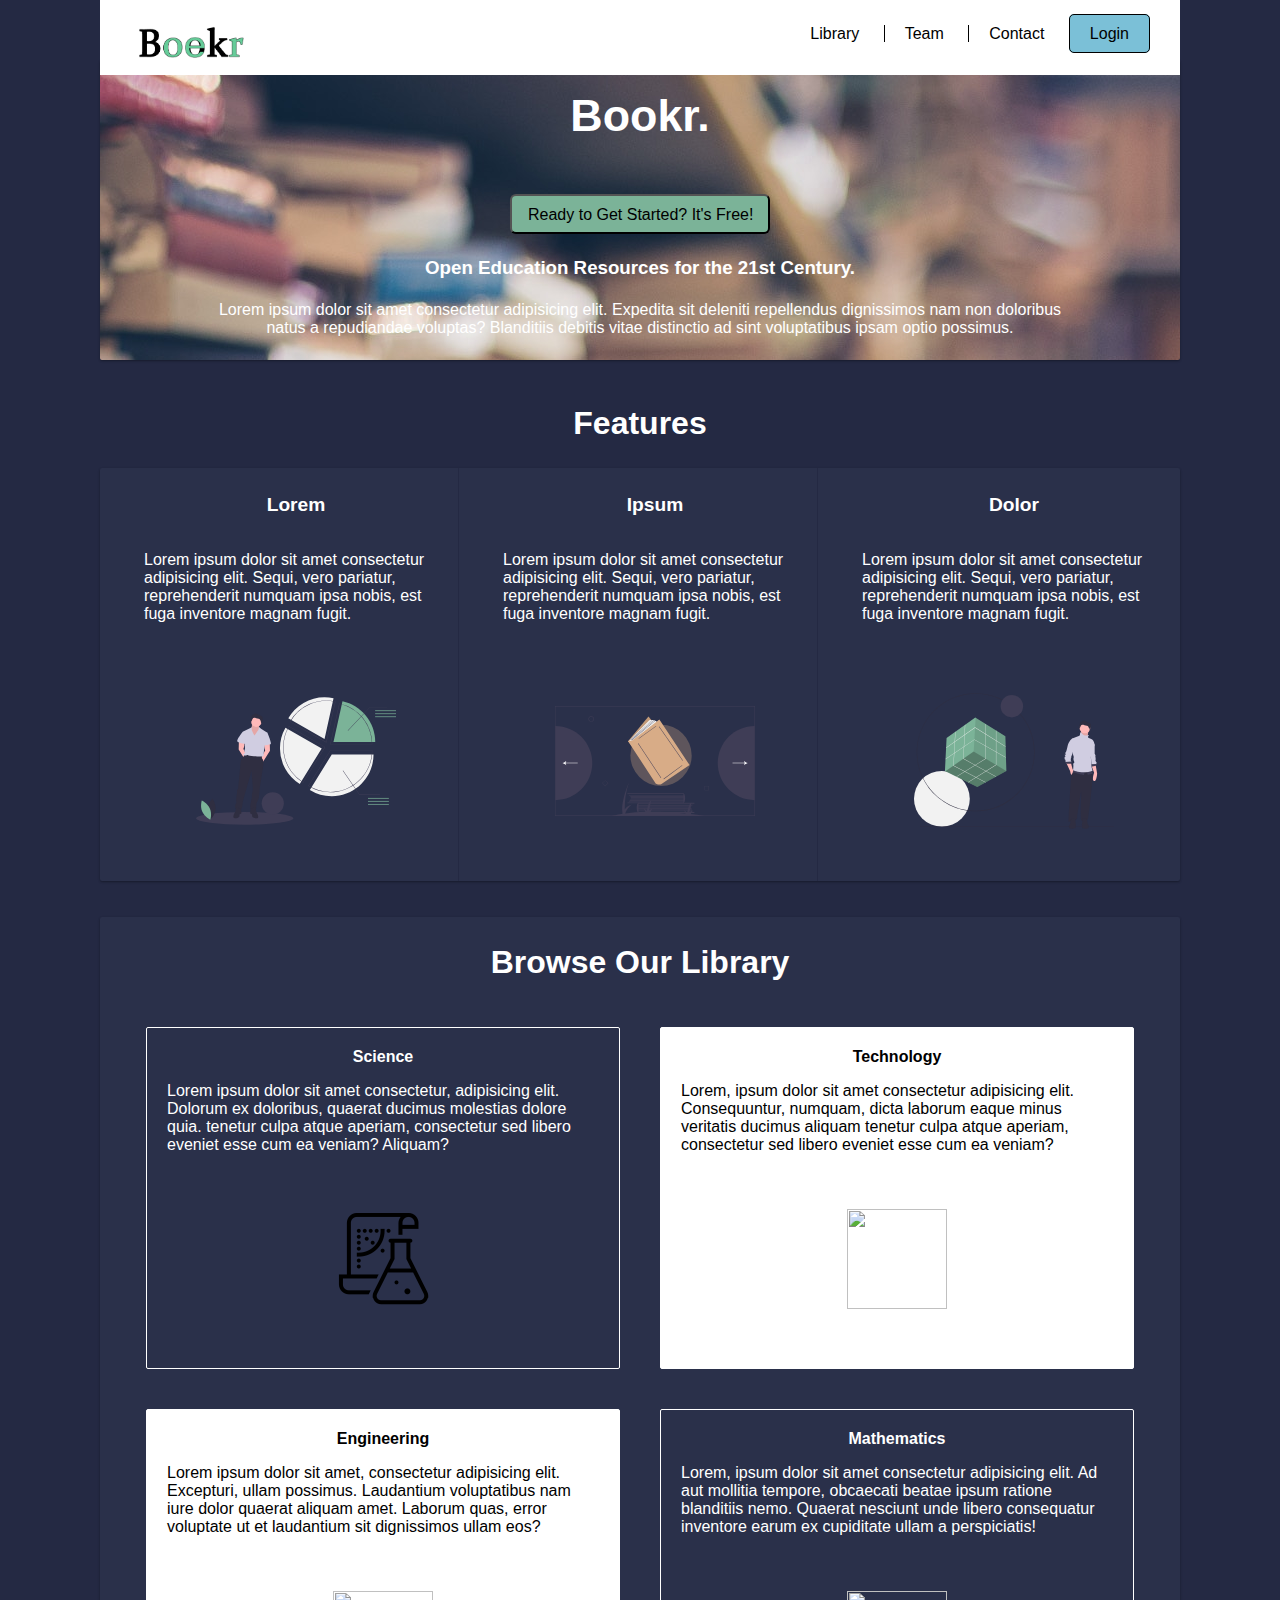
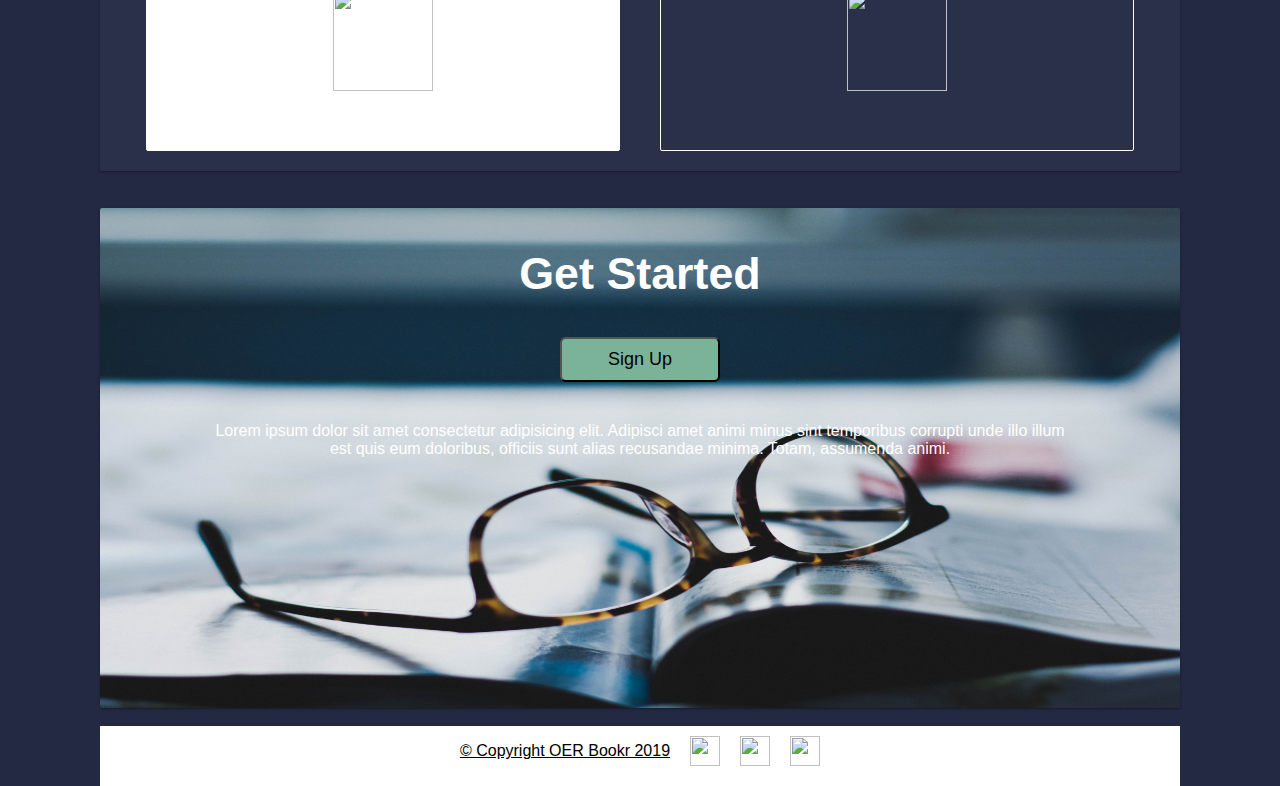
==== index.html @ b2ecf1fb "Adding all files to my new branch" ====
<!DOCTYPE html>
<html lang="en">

<head>
    <meta charset="UTF-8">
    <meta name="viewport" content="width=device-width, initial-scale=1.0">
    <meta http-equiv="X-UA-Compatible" content="ie=edge">
    <link href="css/index.css" rel="stylesheet">
    <script src="js/index.js" async></script>
    <title>OER Bookr</title>
</head>
<body>
    <nav>
        <div class="nav-logo">
            <img src="img/option3 copy.PNG" alt="Nav Logo">
        </div>

        <div class="nav-links">
            <a href="#" id="nav-first-item">Library</a>
            <a href="/about.html">Team</a>
            <a href="#">Contact</a>
            <a href="#" id="nav-last-item">Login</a>
        </div>
    </nav>

    <header class="card">
        <h1>Bookr.</h1>

        <!-- Thinking of adding a large search button. May substitute for a small transparent box leading to advanced search -->

        <!-- <div class="search-div"> -->
                <input type="button" class="header-button" value="Ready to Get Started? It's Free!">
                <!-- <button type="button" class="btn btn-lg">Go!</button> -->
        <!-- </div> -->

        <h3>Open Education Resources for the 21st Century.</h3>
        <p>Lorem ipsum dolor sit amet consectetur adipisicing elit. Expedita sit deleniti repellendus dignissimos nam non doloribus natus a repudiandae voluptas? Blanditiis debitis vitae distinctio ad sint voluptatibus ipsam optio possimus.</p>
    </header>

    <br>

    <h2>Features</h2>

    <div class="features-content card">
        <!-- <h2>Features</h2> -->

        <div class="features first-feature">
            <h4>Lorem</h4>
            <p>Lorem ipsum dolor sit amet consectetur adipisicing elit. Sequi, vero pariatur, reprehenderit numquam ipsa nobis, est fuga inventore magnam fugit.</p>
            <img src="svg/undraw_segment_analysis_bdn4 copy.svg">
        </div>

        <div class="features second-feature">
            <h4>Ipsum</h4>
            <p>Lorem ipsum dolor sit amet consectetur adipisicing elit. Sequi, vero pariatur, reprehenderit numquam ipsa nobis, est fuga inventore magnam fugit.</p>
            <img src="svg/orange_undraw_books_6rhq .svg">
        </div> 

        <div class="features third-feature">
            <h4>Dolor</h4>
            <p>Lorem ipsum dolor sit amet consectetur adipisicing elit. Sequi, vero pariatur, reprehenderit numquam ipsa nobis, est fuga inventore magnam fugit.</p>
            <img src="svg/undraw_solution_mindset_34bi.svg">
        </div>

    </div>

    <br>
    <br>

    <div class="landing-content card">
        <h2>Browse Our Library</h2>

        <div class="browse science">
            <h4>Science</h4>
            <p>Lorem ipsum dolor sit amet consectetur, adipisicing elit. Dolorum ex doloribus, quaerat ducimus molestias dolore quia. tenetur culpa atque aperiam, consectetur sed libero eveniet esse cum ea veniam? Aliquam?</p>
            <img src="img/icons8-science-application-100.png">
        </div> 

        <div class="browse technology color-inverse">
            <h4>Technology</h4>
            <p>Lorem, ipsum dolor sit amet consectetur adipisicing elit. Consequuntur, numquam, dicta laborum eaque minus veritatis ducimus aliquam tenetur culpa atque aperiam, consectetur sed libero eveniet esse cum ea veniam?</p>
            <img src="https://img.icons8.com/dotty/80/000000/blockchain-technology.png">
        </div> 

        <div class="browse engineering color-inverse">
            <h4>Engineering</h4>
            <p>Lorem ipsum dolor sit amet, consectetur adipisicing elit. Excepturi, ullam possimus. Laudantium voluptatibus nam iure dolor quaerat aliquam amet. Laborum quas, error voluptate ut et laudantium sit dignissimos ullam eos?</p>
            <img src="https://img.icons8.com/wired/64/000000/engineering.png">
        </div>

        <div class="browse mathematics">
            <h4>Mathematics</h4>
            <p>Lorem, ipsum dolor sit amet consectetur adipisicing elit. Ad aut mollitia tempore, obcaecati beatae ipsum ratione blanditiis nemo. Quaerat nesciunt unde libero consequatur inventore earum ex cupiditate ullam a perspiciatis!</p>
            <img src="https://img.icons8.com/ios/50/000000/trigonometry.png">
        </div>  
    </div>

    <!-- <br> -->

    <div class="cta card">
        <h2 id="cta-h2">Get Started</h2>
        <div class="button-div">
            <button type="button" class="btn btn-lg">Sign Up</button>
        </div>
        <p>Lorem ipsum dolor sit amet consectetur adipisicing elit. Adipisci amet animi minus sint temporibus corrupti unde illo illum est quis eum doloribus, officiis sunt alias recusandae minima. Totam, assumenda animi.</p>
    </div>

    <br>

    <footer>
        <p>© Copyright OER Bookr 2019</p>
        <img src="https://img.icons8.com/metro/26/000000/facebook.png">
        <img src="https://img.icons8.com/metro/26/000000/twitter.png">
        <img src="https://img.icons8.com/metro/26/000000/google-plus.png">
    </footer>

</body>
</html>
---- css/index.css ----
nav {
  background: #ffffff;
  width: 95%;
  max-width: 1080px;
  height: 60px;
  padding-top: 15px;
  position: fixed;
  top: 0;
  display: flex;
  justify-content: space-between;
  align-items: center;
}
nav .nav-logo {
  text-align: center;
}
nav .nav-logo img {
  margin-left: 30px;
  width: 120px;
}
nav .nav-logo img:hover {
  cursor: pointer;
}
nav .nav-links {
  height: 40px;
  text-align: center;
  margin-right: 30px;
}
nav .nav-links a {
  color: black;
  margin-left: 20px;
  border-left: 1px solid black;
  padding-left: 20px;
  text-decoration: none;
}
nav .nav-links a:hover {
  color: #7BB398;
}
nav #nav-first-item {
  border-left: none;
}
nav #nav-last-item {
  border: 1px solid black;
  border-radius: 5px;
  padding: 10px 20px;
  background-color: #7BC0D7;
}
nav #nav-last-item:hover {
  background-color: #65AFCA;
  color: #ffffff;
}
@media (max-width: 500px) {
  nav {
    display: block;
    width: 100%;
    height: 190px;
    position: absolute;
    padding-top: 0;
  }
  nav .nav-logo img {
    width: 50%;
    margin: 0 auto;
  }
  nav .nav-links {
    margin: 0;
  }
  nav .nav-links a {
    display: block;
    border-top: 1px solid black;
    border-left: none;
    margin: 0;
    padding: 10px 0 10px 0;
  }
}
.debug {
  border: 2px solid red;
}
.flex-start {
  display: flex;
  justify-content: flex-start;
}
.flex-end {
  display: flex;
  justify-content: flex-end;
}
header {
  background-image: url(/img/eli-francis-_M-DrbiNFa4-unsplash.jpg);
  height: 300px;
  display: flex;
  flex-wrap: wrap;
}
header h1 {
  text-align: center;
  width: 100%;
}
header .header-button {
  height: 40px;
  background-color: #7BB398;
  margin: 0 auto;
  width: 260px;
  padding: 10px 16px;
  font-size: 16px;
  border-radius: 6px;
}
header .header-button:hover {
  cursor: pointer;
  background-color: rgba(123, 179, 152, 0.753);
  color: #ffffff;
}
header h3 {
  color: #ffffff;
  text-align: center;
  margin: 0 auto;
  width: 100%;
}
header p {
  color: #ffffff;
  text-align: center;
  margin: 0 auto;
  width: 80%;
}
@media (max-width: 500px) {
  header {
    height: 390px;
    width: 100%;
    margin: 221px auto 0;
  }
}
.card {
  border-radius: 2px;
  box-shadow: 0 1px 3px rgba(0, 0, 0, 0.12), 0 1px 2px rgba(0, 0, 0, 0.24);
  transition: all 0.3s cubic-bezier(0.25, 0.8, 0.25, 1);
}
.card:hover {
  box-shadow: 0 14px 28px rgba(0, 0, 0, 0.25), 0 10px 10px rgba(0, 0, 0, 0.22);
}
footer {
  background-color: #ffffff;
  text-decoration: underline;
  height: 60px;
  display: flex;
  justify-content: center;
}
footer img {
  height: 30px;
  width: 30px;
  margin: 10px 0 0 20px;
}
.landing-content {
  background-color: #2A304A;
  display: flex;
  flex-wrap: wrap;
  flex-direction: row;
  justify-content: center;
}
.landing-content .browse {
  display: flex;
  flex-direction: column;
}
.landing-content h2 {
  width: 100%;
  text-align: center;
}
.landing-content .science {
  width: 40%;
  height: 300px;
  color: #ffffff;
  border: 1px solid #ffffff;
  border-radius: 2px;
  margin: 20px;
  padding: 20px;
}
.landing-content .science img {
  margin: auto;
}
.landing-content h4 {
  margin: 0 auto;
}
.landing-content .technology {
  width: 40%;
  height: 300px;
  border: 1px solid #ffffff;
  border-radius: 2px;
  background: #ffffff;
  margin: 20px;
  padding: 20px;
}
.landing-content .technology img {
  margin: auto;
  height: 100px;
  width: 100px;
}
.landing-content .engineering {
  width: 40%;
  height: 300px;
  border: 1px solid #ffffff;
  border-radius: 2px;
  background-color: #ffffff;
  margin: 20px;
  padding: 20px;
}
.landing-content .engineering img {
  height: 100px;
  width: 100px;
  margin: auto;
}
.landing-content .mathematics {
  width: 40%;
  height: 300px;
  color: #ffffff;
  border: 1px solid #ffffff;
  border-radius: 2px;
  margin: 20px;
  padding: 20px;
}
.landing-content .mathematics img {
  height: 100px;
  width: 100px;
  margin: auto;
}
.card {
  border-radius: 2px;
  box-shadow: 0 1px 3px rgba(0, 0, 0, 0.12), 0 1px 2px rgba(0, 0, 0, 0.24);
  transition: all 0.3s cubic-bezier(0.25, 0.8, 0.25, 1);
}
.card:hover {
  box-shadow: 0 14px 28px rgba(0, 0, 0, 0.25), 0 10px 10px rgba(0, 0, 0, 0.22);
}
.cta {
  height: 500px;
  background-image: url("/img/nick-hillier-QsBTYwxjzUU-unsplash.jpg");
  background-size: 100% 100%;
}
.cta #cta-h2 {
  color: #ffffff;
  text-align: center;
  padding-top: 40px;
  font-size: 2.8rem;
}
.cta .button-div {
  text-align: center;
  margin-bottom: 40px;
}
.cta .btn-lg {
  width: 160px;
  padding: 10px 16px;
  font-size: 18px;
  border-radius: 6px;
  background-color: #7BB398;
}
.cta .btn-lg:hover {
  cursor: pointer;
  background-color: rgba(123, 179, 152, 0.753);
  color: #ffffff;
}
.cta p {
  width: 80%;
  text-align: center;
  margin: 0 auto;
  color: #ffffff;
}
.card {
  border-radius: 2px;
  box-shadow: 0 1px 3px rgba(0, 0, 0, 0.12), 0 1px 2px rgba(0, 0, 0, 0.24);
  transition: all 0.3s cubic-bezier(0.25, 0.8, 0.25, 1);
}
.card:hover {
  box-shadow: 0 14px 28px rgba(0, 0, 0, 0.25), 0 10px 10px rgba(0, 0, 0, 0.22);
}
.team-content {
  background-color: #2A304A;
  display: flex;
  flex-wrap: wrap;
  flex-direction: row;
  justify-content: space-evenly;
  padding-bottom: 100px;
  text-align: center;
}
.team-content h1 {
  width: 100%;
  height: 20px;
  color: #ffffff;
}
.team-content p {
  color: #ffffff;
  height: 40px;
  border-bottom: 1px solid white;
  margin-bottom: 100px;
}
.team-content .team-images {
  filter: grayscale(100%);
  height: 250px;
  width: 40%;
  margin: 20px;
}
.features-content {
  background-color: #2A304A;
  display: flex;
}
.features-content h2 {
  text-align: center;
}
.features-content .features {
  width: 30%;
  display: flex;
  flex-direction: column;
  padding-left: 34px;
}
.features-content .features h4 {
  text-align: center;
  color: #ffffff;
  font-size: 1.2rem;
}
.features-content .features p {
  margin: 10px;
  height: 100px;
  color: #ffffff;
}
.features-content .features img {
  margin: 0 auto 20px;
  width: 200px;
  height: 200px;
}
.features-content .second-feature {
  border-left: 1px solid #242943;
  border-right: 1px solid #242943;
}
@media (max-width: 500px) {
  .features-content {
    flex-wrap: wrap;
    width: 100%;
  }
  .features-content .features {
    width: 100%;
    height: 300px;
    padding-left: 0;
  }
  .features-content .features h4 {
    padding-top: 20px;
    border-top: 1px solid #242943;
    margin: 0;
  }
  .features-content .features p {
    margin: 20px;
  }
  .features-content .features img {
    width: 150px;
    height: 150px;
    margin-bottom: 20px;
  }
  .features-content .third-feature {
    margin-bottom: 25px;
  }
}
.card {
  border-radius: 2px;
  box-shadow: 0 1px 3px rgba(0, 0, 0, 0.12), 0 1px 2px rgba(0, 0, 0, 0.24);
  transition: all 0.3s cubic-bezier(0.25, 0.8, 0.25, 1);
}
.card:hover {
  box-shadow: 0 14px 28px rgba(0, 0, 0, 0.25), 0 10px 10px rgba(0, 0, 0, 0.22);
}
body {
  font-family: "Source Sans Pro", Helvetica, sans-serif;
  max-width: 1080px;
  width: 95%;
  background: #242943;
  margin: 60px auto 0;
}
@media (max-width: 500px) {
}
body h1 {
  color: #ffffff;
  font-size: 2.8rem;
}
body h2 {
  color: #ffffff;
  font-size: 2rem;
  text-align: center;
}
body h3 {
  color: #ffffff;
}
@media (max-width: 500px) {
  body {
    width: 100%;
    margin: 140px auto 0;
  }
}
.teamContent {
  margin: auto;
  width: 100%;
}
@media only screen and (max-width: 800px) {
  .teamContent {
    width: 90%;
  }
}
@media only screen and (max-width: 500px) {
  .teamContent {
    margin-top: 200px;
  }
}
.teamContent .bookStack {
  margin: auto;
}
.teamContent .bookStack .teamMemberLeft .about {
  display: none;
}
.teamContent .bookStack .teamMemberLeft .about .aboutStatement {
  height: 75%;
}
.teamContent .bookStack .teamMemberLeft .about .aboutStatement .socialLinks {
  display: flex;
  justify-content: space-around;
  margin-top: 65%;
}
.teamContent .bookStack .teamMemberLeft .member-open {
  height: 200px;
  width: 75%;
  margin: auto;
  background: #2A304A;
  font-family: "Source Sans Pro", Helvetica, sans-serif;
  color: white;
  border-radius: 2px;
  box-shadow: 0 14px 28px rgba(0, 0, 0, 0.25), 0 10px 10px rgba(0, 0, 0, 0.22);
  display: flex;
  justify-content: space-around;
}
.teamContent .bookStack .teamMemberLeft .member-open .headshot {
  width: 40%;
  margin-left: 2.5%;
  margin-top: auto;
  padding: 0;
}
@media only screen and (max-width: 500px) {
  .teamContent .bookStack .teamMemberLeft .member-open {
    display: block;
    height: 400px;
  }
  .teamContent .bookStack .teamMemberLeft .member-open .headshot {
    width: 75%;
    position: top;
    margin-left: 12.5%;
    margin-top: 5%;
    padding: 0;
  }
}
.teamContent .bookStack .teamMemberLeft .member-open .aboutStatement {
  height: 40%;
  margin: 0px 10px 0px 10px;
}
.teamContent .bookStack .teamMemberLeft .member-open .aboutStatement .socialLinks {
  height: auto;
  margin-left: auto;
  padding: 0px;
  position: relative;
}
@media only screen and (max-width: 500px) {
  .teamContent .bookStack .teamMemberLeft .member-open .aboutStatement .socialLinks {
    margin-top: 35%;
  }
}
.teamContent .bookStack .teamMemberLeft #arshakBook {
  margin-top: 0px;
  margin-bottom: 0px;
  margin-left: 2.5%;
  padding-top: 0px;
  padding-bottom: 0px;
  width: 88%;
  height: auto;
}
.teamContent .bookStack .teamMemberLeft #jordanBook {
  margin-top: 0px;
  margin-bottom: 0px;
  margin-left: 1%;
  padding-top: 0px;
  padding-bottom: 0px;
  width: 96%;
  height: auto;
}
.teamContent .bookStack .teamMemberLeft #alexBook {
  margin-top: 0px;
  margin-bottom: 0px;
  margin-left: 5.5%;
  padding-top: 0px;
  padding-bottom: 0px;
  width: 91%;
  height: auto;
}
.teamContent .bookStack .teamMemberRight .about {
  display: none;
}
.teamContent .bookStack .teamMemberRight .about .aboutStatement {
  height: 75%;
}
.teamContent .bookStack .teamMemberRight .about .aboutStatement .socialLinks {
  display: flex;
  justify-content: space-around;
  margin-top: 65%;
}
.teamContent .bookStack .teamMemberRight .member-open {
  height: 200px;
  width: 75%;
  margin: auto;
  background: #2A304A;
  font-family: "Source Sans Pro", Helvetica, sans-serif;
  color: white;
  display: flex;
  flex-direction: row-reverse;
  justify-content: space-around;
  border-radius: 2px;
  box-shadow: 0 14px 28px rgba(0, 0, 0, 0.25), 0 10px 10px rgba(0, 0, 0, 0.22);
}
.teamContent .bookStack .teamMemberRight .member-open .headshot {
  width: 40%;
  margin-right: 2.5%;
  margin-top: auto;
  padding: 0;
}
@media only screen and (max-width: 500px) {
  .teamContent .bookStack .teamMemberRight .member-open {
    display: block;
    height: 400px;
  }
  .teamContent .bookStack .teamMemberRight .member-open .headshot {
    width: 75%;
    position: top;
    margin-left: 12.5%;
    margin-top: 5%;
    padding: 0;
  }
}
.teamContent .bookStack .teamMemberRight .member-open .aboutStatement {
  height: 40%;
  margin: 0px 10px 0px 10px;
}
.teamContent .bookStack .teamMemberRight .member-open .aboutStatement .socialLinks {
  height: auto;
  margin-left: auto;
  padding: 0px;
  position: relative;
}
@media only screen and (max-width: 500px) {
  .teamContent .bookStack .teamMemberRight .member-open .aboutStatement .socialLinks {
    margin-top: 30%;
  }
}
.teamContent .bookStack .teamMemberRight #joseBook {
  margin-top: 0px;
  margin-bottom: 0px;
  margin-left: 6.5%;
  padding-top: 0px;
  padding-bottom: 0px;
  width: 88%;
  height: auto;
}
.teamContent .bookStack .teamMemberRight #spencerBook {
  margin-top: 0px;
  margin-bottom: 0px;
  margin-left: 5%;
  padding-top: 0px;
  padding-bottom: 0px;
  width: 95%;
  height: auto;
}
.teamContent .bookStack .teamMemberRight #bradBook {
  margin-top: 0px;
  margin-bottom: 0px;
  margin-left: 8%;
  padding-top: 0px;
  padding-bottom: 0px;
  width: 92%;
  height: auto;
}
.fa {
  display: none;
  padding: 10px;
  font-size: 30px;
  width: 30px;
  text-align: center;
  text-decoration: none;
  border-radius: 15%;
}
.fa:hover {
  opacity: 0.7;
}
.fa-linkedin {
  background: #0077B5;
  color: white;
}
/* Twitter */
.fa-twitter {
  background: #55ACEE;
  color: white;
}
@media only screen and (max-width: 500px) {
  .navMobile {
    height: 150px;
  }
}
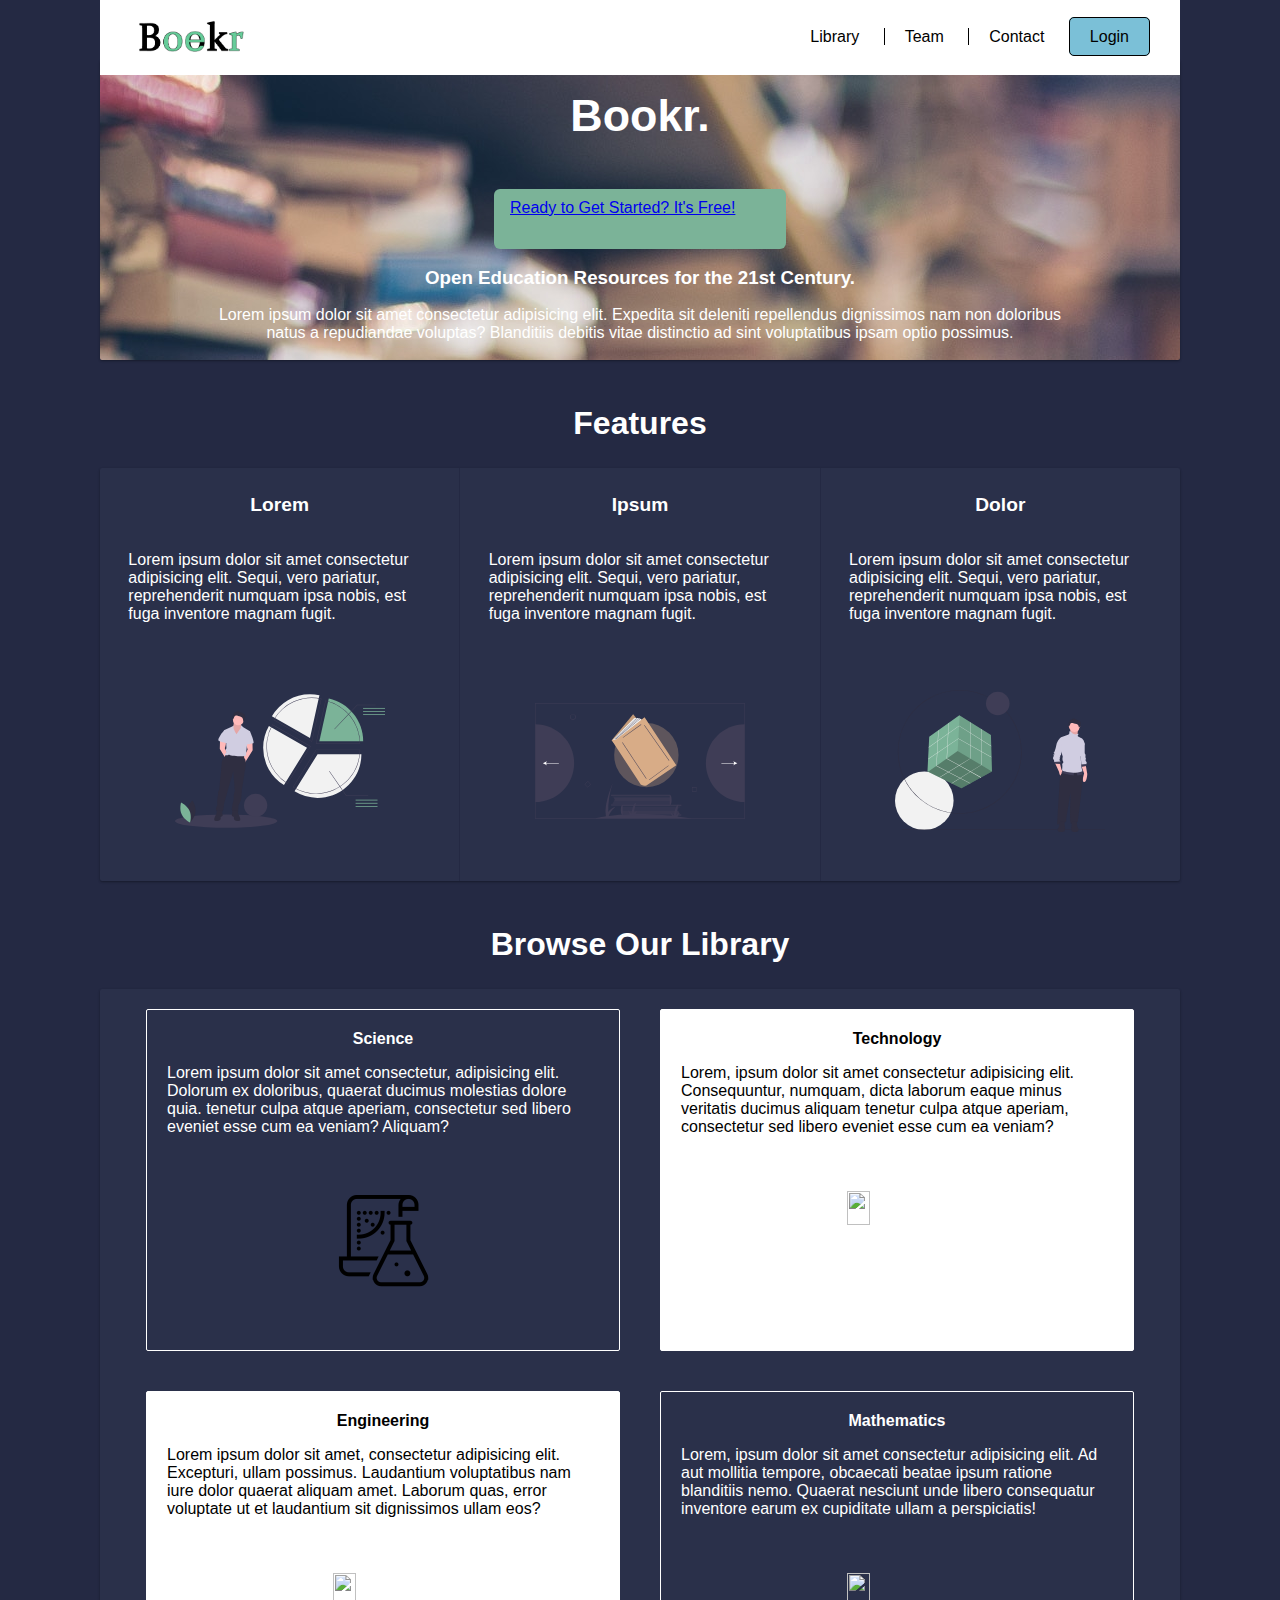
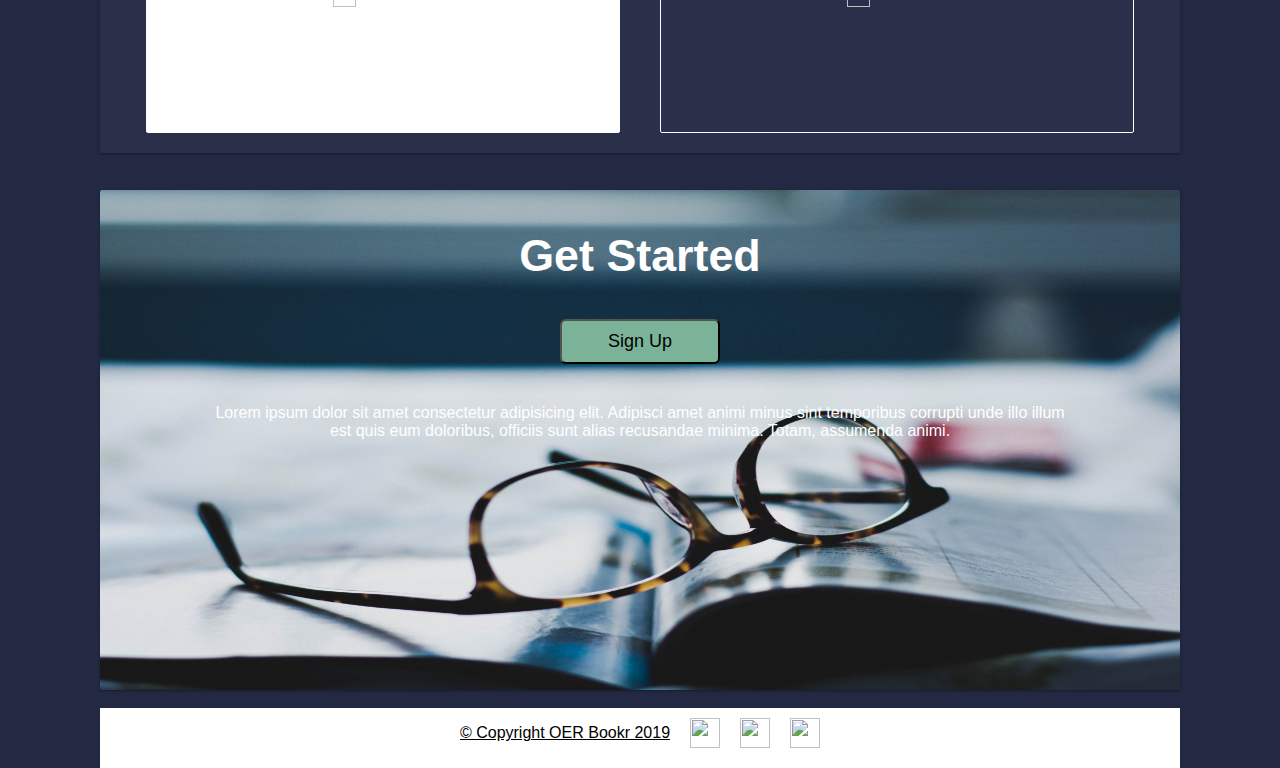
==== commit fc343c80: "site live" ====
--- a/index.html
+++ b/index.html
@@ -19,19 +19,14 @@
             <a href="#" id="nav-first-item">Library</a>
             <a href="/about.html">Team</a>
             <a href="#">Contact</a>
-            <a href="#" id="nav-last-item">Login</a>
+            <a href="https://oer-bookr-site.netlify.com" id="nav-last-item">Login</a>
         </div>
     </nav>
 
     <header class="card">
         <h1>Bookr.</h1>
 
-        <!-- Thinking of adding a large search button. May substitute for a small transparent box leading to advanced search -->
-
-        <!-- <div class="search-div"> -->
-                <input type="button" class="header-button" value="Ready to Get Started? It's Free!">
-                <!-- <button type="button" class="btn btn-lg">Go!</button> -->
-        <!-- </div> -->
+         <a class="header-button" href="https://oer-bookr-site.netlify.com">Ready to Get Started? It's Free!</a>
 
         <h3>Open Education Resources for the 21st Century.</h3>
         <p>Lorem ipsum dolor sit amet consectetur adipisicing elit. Expedita sit deleniti repellendus dignissimos nam non doloribus natus a repudiandae voluptas? Blanditiis debitis vitae distinctio ad sint voluptatibus ipsam optio possimus.</p>
@@ -65,10 +60,12 @@
     </div>
 
     <br>
-    <br>
+
+    <h2>Browse Our Library</h2>
+
 
     <div class="landing-content card">
-        <h2>Browse Our Library</h2>
+        <!-- <h2>Browse Our Library</h2> -->
 
         <div class="browse science">
             <h4>Science</h4>
@@ -95,8 +92,6 @@
         </div>  
     </div>
 
-    <!-- <br> -->
-
     <div class="cta card">
         <h2 id="cta-h2">Get Started</h2>
         <div class="button-div">
--- a/css/index.css
+++ b/css/index.css
@@ -15,6 +15,7 @@
 }
 nav .nav-logo img {
   margin-left: 30px;
+  padding-bottom: 12px;
   width: 120px;
 }
 nav .nav-logo img:hover {
@@ -24,6 +25,7 @@
   height: 40px;
   text-align: center;
   margin-right: 30px;
+  padding-top: 5px;
 }
 nav .nav-links a {
   color: black;
@@ -59,9 +61,11 @@
   nav .nav-logo img {
     width: 50%;
     margin: 0 auto;
+    padding-bottom: 0;
   }
   nav .nav-links {
     margin: 0;
+    padding-top: 0;
   }
   nav .nav-links a {
     display: block;
@@ -155,12 +159,6 @@
 .landing-content .browse {
   display: flex;
   flex-direction: column;
-}
-.landing-content h2 {
-  width: 100%;
-  text-align: center;
-}
-.landing-content .science {
   width: 40%;
   height: 300px;
   color: #ffffff;
@@ -169,53 +167,34 @@
   margin: 20px;
   padding: 20px;
 }
-.landing-content .science img {
+.landing-content .browse img {
+  height: 33.4%;
+  width: 23.2%;
   margin: auto;
 }
-.landing-content h4 {
+.landing-content .browse h4 {
   margin: 0 auto;
 }
 .landing-content .technology {
-  width: 40%;
-  height: 300px;
-  border: 1px solid #ffffff;
-  border-radius: 2px;
   background: #ffffff;
-  margin: 20px;
-  padding: 20px;
-}
-.landing-content .technology img {
-  margin: auto;
-  height: 100px;
-  width: 100px;
+  color: black;
 }
 .landing-content .engineering {
-  width: 40%;
-  height: 300px;
-  border: 1px solid #ffffff;
-  border-radius: 2px;
   background-color: #ffffff;
-  margin: 20px;
-  padding: 20px;
-}
-.landing-content .engineering img {
-  height: 100px;
-  width: 100px;
-  margin: auto;
-}
-.landing-content .mathematics {
-  width: 40%;
-  height: 300px;
-  color: #ffffff;
-  border: 1px solid #ffffff;
-  border-radius: 2px;
-  margin: 20px;
-  padding: 20px;
-}
-.landing-content .mathematics img {
-  height: 100px;
-  width: 100px;
-  margin: auto;
+  color: black;
+}
+@media (max-width: 892px) {
+  .landing-content .browse {
+    width: 75%;
+  }
+  .landing-content .browse img {
+    width: 16.1%;
+  }
+}
+@media (max-width: 500px) {
+  .landing-content .browse img {
+    width: 23.2%;
+  }
 }
 .card {
   border-radius: 2px;
@@ -296,14 +275,12 @@
   background-color: #2A304A;
   display: flex;
 }
-.features-content h2 {
-  text-align: center;
-}
 .features-content .features {
   width: 30%;
   display: flex;
   flex-direction: column;
-  padding-left: 34px;
+  padding-left: 1.7%;
+  padding-right: 1.7%;
 }
 .features-content .features h4 {
   text-align: center;
@@ -317,7 +294,7 @@
 }
 .features-content .features img {
   margin: 0 auto 20px;
-  width: 200px;
+  width: 65%;
   height: 200px;
 }
 .features-content .second-feature {
@@ -333,6 +310,9 @@
     width: 100%;
     height: 300px;
     padding-left: 0;
+  }
+  .features-content .features h2 {
+    margin: 0 auto;
   }
   .features-content .features h4 {
     padding-top: 20px;
@@ -367,24 +347,22 @@
   margin: 60px auto 0;
 }
 @media (max-width: 500px) {
-}
-body h1 {
-  color: #ffffff;
-  font-size: 2.8rem;
-}
-body h2 {
-  color: #ffffff;
-  font-size: 2rem;
-  text-align: center;
-}
-body h3 {
-  color: #ffffff;
-}
-@media (max-width: 500px) {
   body {
     width: 100%;
     margin: 140px auto 0;
   }
+}
+body h1 {
+  color: #ffffff;
+  font-size: 2.8rem;
+}
+body h2 {
+  color: #ffffff;
+  font-size: 2rem;
+  text-align: center;
+}
+body h3 {
+  color: #ffffff;
 }
 .teamContent {
   margin: auto;
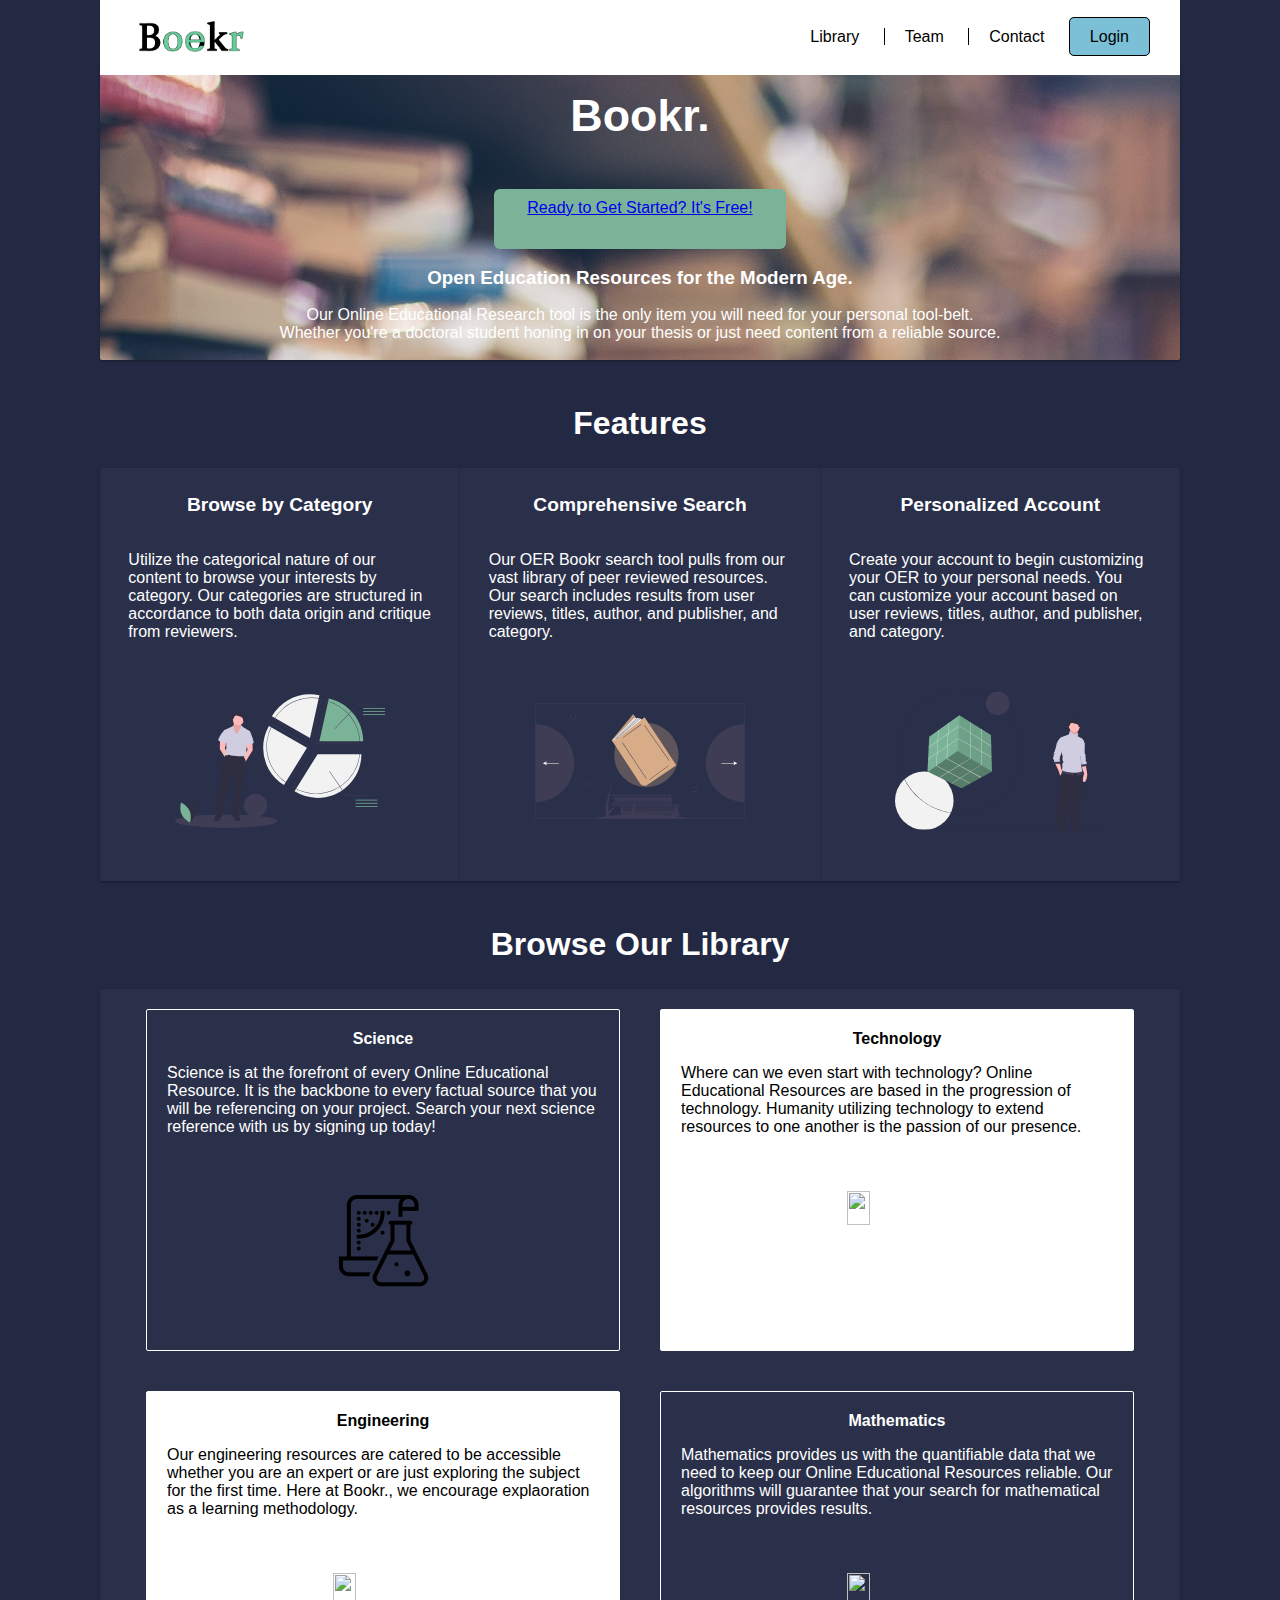
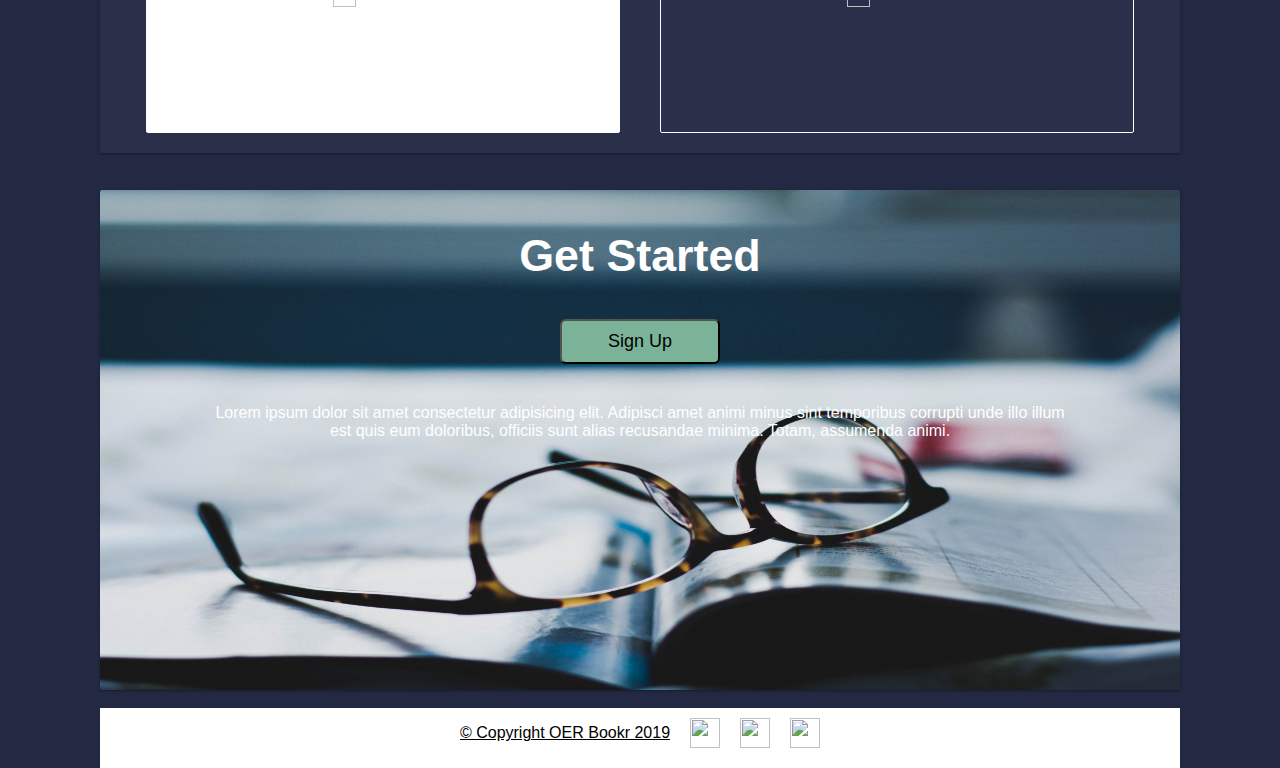
==== commit 8bcd08d3: "content added" ====
--- a/index.html
+++ b/index.html
@@ -28,8 +28,8 @@
 
          <a class="header-button" href="https://oer-bookr-site.netlify.com">Ready to Get Started? It's Free!</a>
 
-        <h3>Open Education Resources for the 21st Century.</h3>
-        <p>Lorem ipsum dolor sit amet consectetur adipisicing elit. Expedita sit deleniti repellendus dignissimos nam non doloribus natus a repudiandae voluptas? Blanditiis debitis vitae distinctio ad sint voluptatibus ipsam optio possimus.</p>
+        <h3>Open Education Resources for the Modern Age.</h3>
+        <p>Our Online Educational Research tool is the only item you will need for your personal tool-belt.<br> Whether you're a doctoral student honing in on your thesis or just need content from a reliable source.</p>
     </header>
 
     <br>
@@ -40,20 +40,20 @@
         <!-- <h2>Features</h2> -->
 
         <div class="features first-feature">
-            <h4>Lorem</h4>
-            <p>Lorem ipsum dolor sit amet consectetur adipisicing elit. Sequi, vero pariatur, reprehenderit numquam ipsa nobis, est fuga inventore magnam fugit.</p>
+            <h4>Browse by Category</h4>
+            <p>Utilize the categorical nature of our content to browse your interests by category. Our categories are structured in accordance to both data origin and critique from reviewers.</p>
             <img src="svg/undraw_segment_analysis_bdn4 copy.svg">
         </div>
 
         <div class="features second-feature">
-            <h4>Ipsum</h4>
-            <p>Lorem ipsum dolor sit amet consectetur adipisicing elit. Sequi, vero pariatur, reprehenderit numquam ipsa nobis, est fuga inventore magnam fugit.</p>
+            <h4>Comprehensive Search</h4>
+            <p>Our OER Bookr search tool pulls from our vast library of peer reviewed resources. Our search includes results from user reviews, titles, author, and publisher, and category.</p>
             <img src="svg/orange_undraw_books_6rhq .svg">
         </div> 
 
         <div class="features third-feature">
-            <h4>Dolor</h4>
-            <p>Lorem ipsum dolor sit amet consectetur adipisicing elit. Sequi, vero pariatur, reprehenderit numquam ipsa nobis, est fuga inventore magnam fugit.</p>
+            <h4>Personalized Account</h4>
+            <p>Create your account to begin customizing your OER to your personal needs. You can customize your account based on user reviews, titles, author, and publisher, and category.</p>
             <img src="svg/undraw_solution_mindset_34bi.svg">
         </div>
 
@@ -69,25 +69,25 @@
 
         <div class="browse science">
             <h4>Science</h4>
-            <p>Lorem ipsum dolor sit amet consectetur, adipisicing elit. Dolorum ex doloribus, quaerat ducimus molestias dolore quia. tenetur culpa atque aperiam, consectetur sed libero eveniet esse cum ea veniam? Aliquam?</p>
+            <p>Science is at the forefront of every Online Educational Resource. It is the backbone to every factual source that you will be referencing on your project. Search your next science reference with us by signing up today!</p>
             <img src="img/icons8-science-application-100.png">
         </div> 
 
         <div class="browse technology color-inverse">
             <h4>Technology</h4>
-            <p>Lorem, ipsum dolor sit amet consectetur adipisicing elit. Consequuntur, numquam, dicta laborum eaque minus veritatis ducimus aliquam tenetur culpa atque aperiam, consectetur sed libero eveniet esse cum ea veniam?</p>
+            <p>Where can we even start with technology? Online Educational Resources are based in the progression of technology. Humanity utilizing technology to extend resources to one another is the passion of our presence.</p>
             <img src="https://img.icons8.com/dotty/80/000000/blockchain-technology.png">
         </div> 
 
         <div class="browse engineering color-inverse">
             <h4>Engineering</h4>
-            <p>Lorem ipsum dolor sit amet, consectetur adipisicing elit. Excepturi, ullam possimus. Laudantium voluptatibus nam iure dolor quaerat aliquam amet. Laborum quas, error voluptate ut et laudantium sit dignissimos ullam eos?</p>
+            <p>Our engineering resources are catered to be accessible whether you are an expert or are just exploring the subject for the first time. Here at Bookr., we encourage explaoration as a learning methodology.</p>
             <img src="https://img.icons8.com/wired/64/000000/engineering.png">
         </div>
 
         <div class="browse mathematics">
             <h4>Mathematics</h4>
-            <p>Lorem, ipsum dolor sit amet consectetur adipisicing elit. Ad aut mollitia tempore, obcaecati beatae ipsum ratione blanditiis nemo. Quaerat nesciunt unde libero consequatur inventore earum ex cupiditate ullam a perspiciatis!</p>
+            <p>Mathematics provides us with the quantifiable data that we need to keep our Online Educational Resources reliable. Our algorithms will guarantee that your search for mathematical resources provides results.</p>
             <img src="https://img.icons8.com/ios/50/000000/trigonometry.png">
         </div>  
     </div>
--- a/css/index.css
+++ b/css/index.css
@@ -102,7 +102,7 @@
   margin: 0 auto;
   width: 260px;
   padding: 10px 16px;
-  font-size: 16px;
+  text-align: center;
   border-radius: 6px;
 }
 header .header-button:hover {
@@ -384,13 +384,10 @@
 .teamContent .bookStack .teamMemberLeft .about {
   display: none;
 }
-.teamContent .bookStack .teamMemberLeft .about .aboutStatement {
-  height: 75%;
-}
-.teamContent .bookStack .teamMemberLeft .about .aboutStatement .socialLinks {
+.teamContent .bookStack .teamMemberLeft .about .socialLinks {
   display: flex;
   justify-content: space-around;
-  margin-top: 65%;
+  margin-top: 30%;
 }
 .teamContent .bookStack .teamMemberLeft .member-open {
   height: 200px;
@@ -405,7 +402,7 @@
   justify-content: space-around;
 }
 .teamContent .bookStack .teamMemberLeft .member-open .headshot {
-  width: 40%;
+  height: 200px;
   margin-left: 2.5%;
   margin-top: auto;
   padding: 0;
@@ -425,7 +422,14 @@
 }
 .teamContent .bookStack .teamMemberLeft .member-open .aboutStatement {
   height: 40%;
+  width: 40%;
   margin: 0px 10px 0px 10px;
+}
+@media only screen and (max-width: 500px) {
+  .teamContent .bookStack .teamMemberLeft .member-open .aboutStatement {
+    width: 80%;
+    margin: auto;
+  }
 }
 .teamContent .bookStack .teamMemberLeft .member-open .aboutStatement .socialLinks {
   height: auto;
@@ -435,7 +439,7 @@
 }
 @media only screen and (max-width: 500px) {
   .teamContent .bookStack .teamMemberLeft .member-open .aboutStatement .socialLinks {
-    margin-top: 35%;
+    margin-top: 25%;
   }
 }
 .teamContent .bookStack .teamMemberLeft #arshakBook {
@@ -468,13 +472,10 @@
 .teamContent .bookStack .teamMemberRight .about {
   display: none;
 }
-.teamContent .bookStack .teamMemberRight .about .aboutStatement {
-  height: 75%;
-}
-.teamContent .bookStack .teamMemberRight .about .aboutStatement .socialLinks {
+.teamContent .bookStack .teamMemberRight .about .socialLinks {
   display: flex;
   justify-content: space-around;
-  margin-top: 65%;
+  margin-top: 30%;
 }
 .teamContent .bookStack .teamMemberRight .member-open {
   height: 200px;
@@ -490,7 +491,7 @@
   box-shadow: 0 14px 28px rgba(0, 0, 0, 0.25), 0 10px 10px rgba(0, 0, 0, 0.22);
 }
 .teamContent .bookStack .teamMemberRight .member-open .headshot {
-  width: 40%;
+  height: 200px;
   margin-right: 2.5%;
   margin-top: auto;
   padding: 0;
@@ -510,7 +511,14 @@
 }
 .teamContent .bookStack .teamMemberRight .member-open .aboutStatement {
   height: 40%;
+  width: 40%;
   margin: 0px 10px 0px 10px;
+}
+@media only screen and (max-width: 500px) {
+  .teamContent .bookStack .teamMemberRight .member-open .aboutStatement {
+    width: 80%;
+    margin: auto;
+  }
 }
 .teamContent .bookStack .teamMemberRight .member-open .aboutStatement .socialLinks {
   height: auto;
@@ -520,7 +528,7 @@
 }
 @media only screen and (max-width: 500px) {
   .teamContent .bookStack .teamMemberRight .member-open .aboutStatement .socialLinks {
-    margin-top: 30%;
+    margin-top: 25%;
   }
 }
 .teamContent .bookStack .teamMemberRight #joseBook {
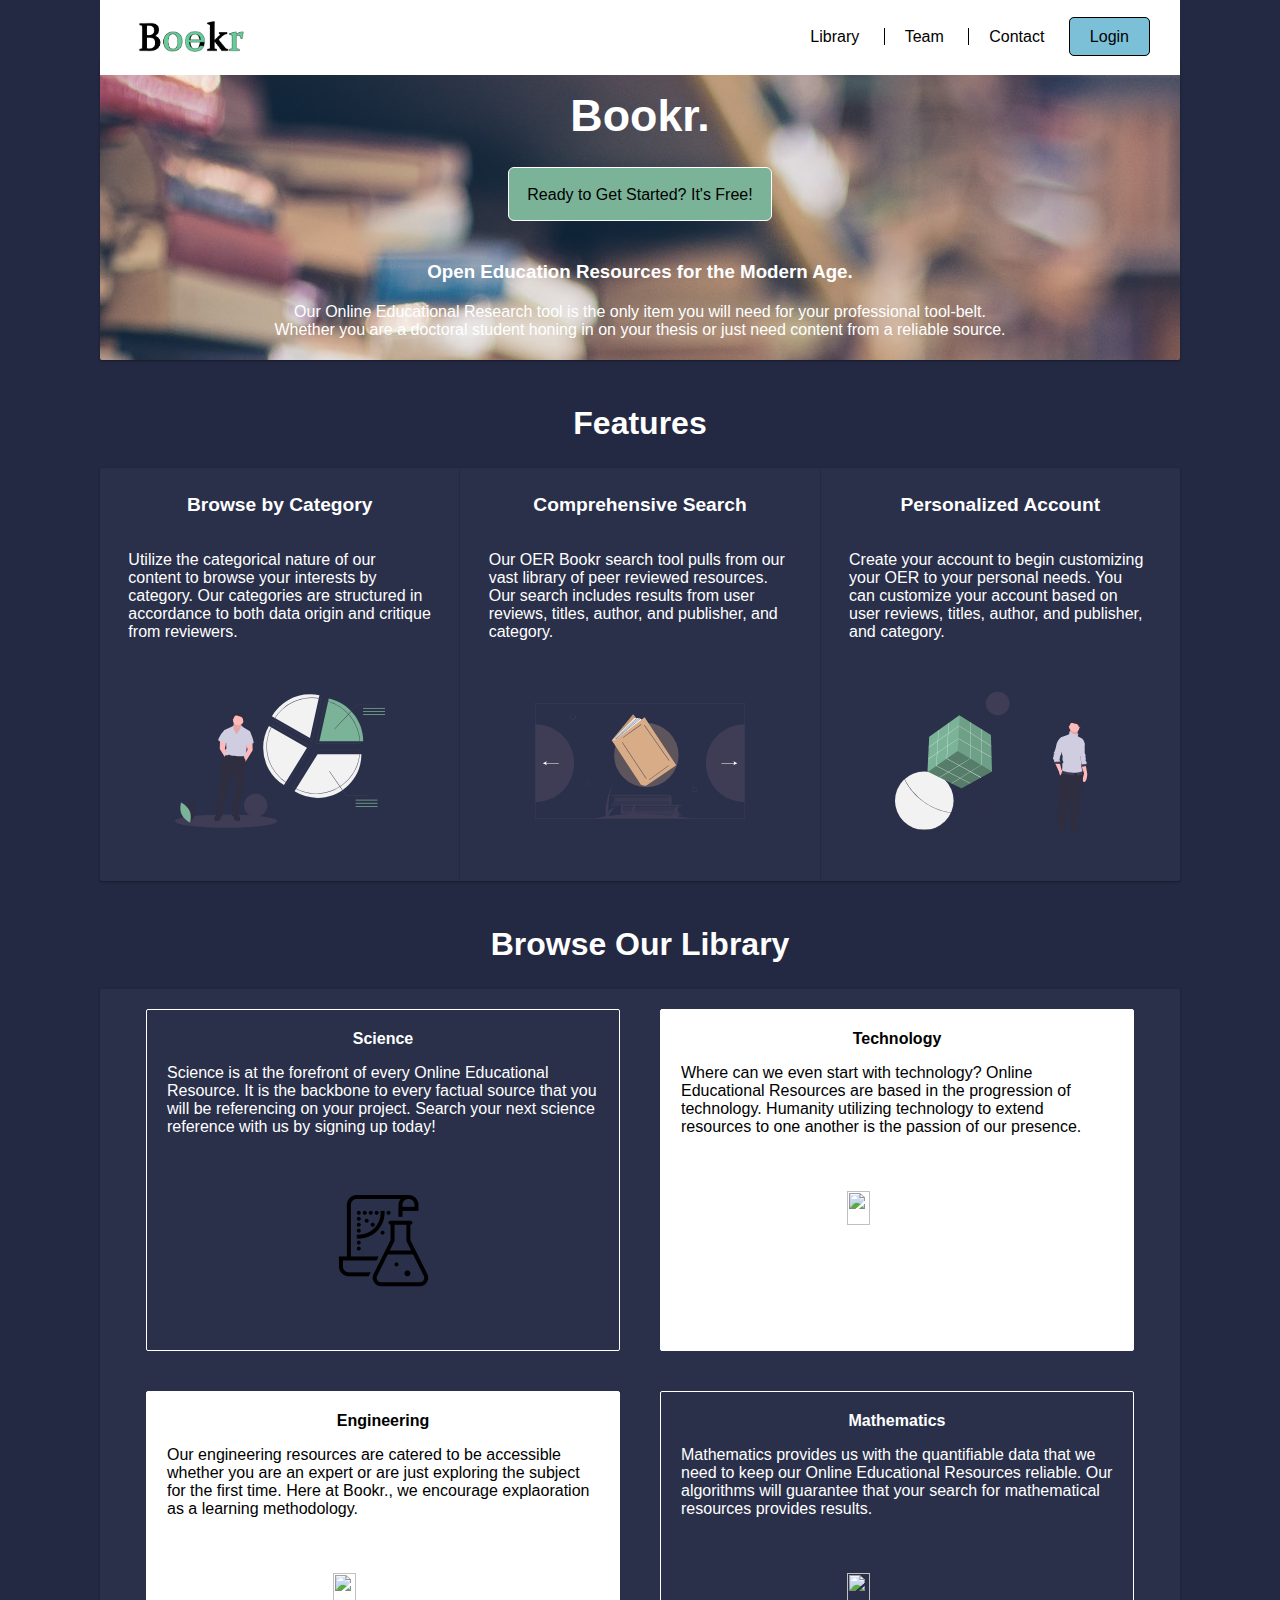
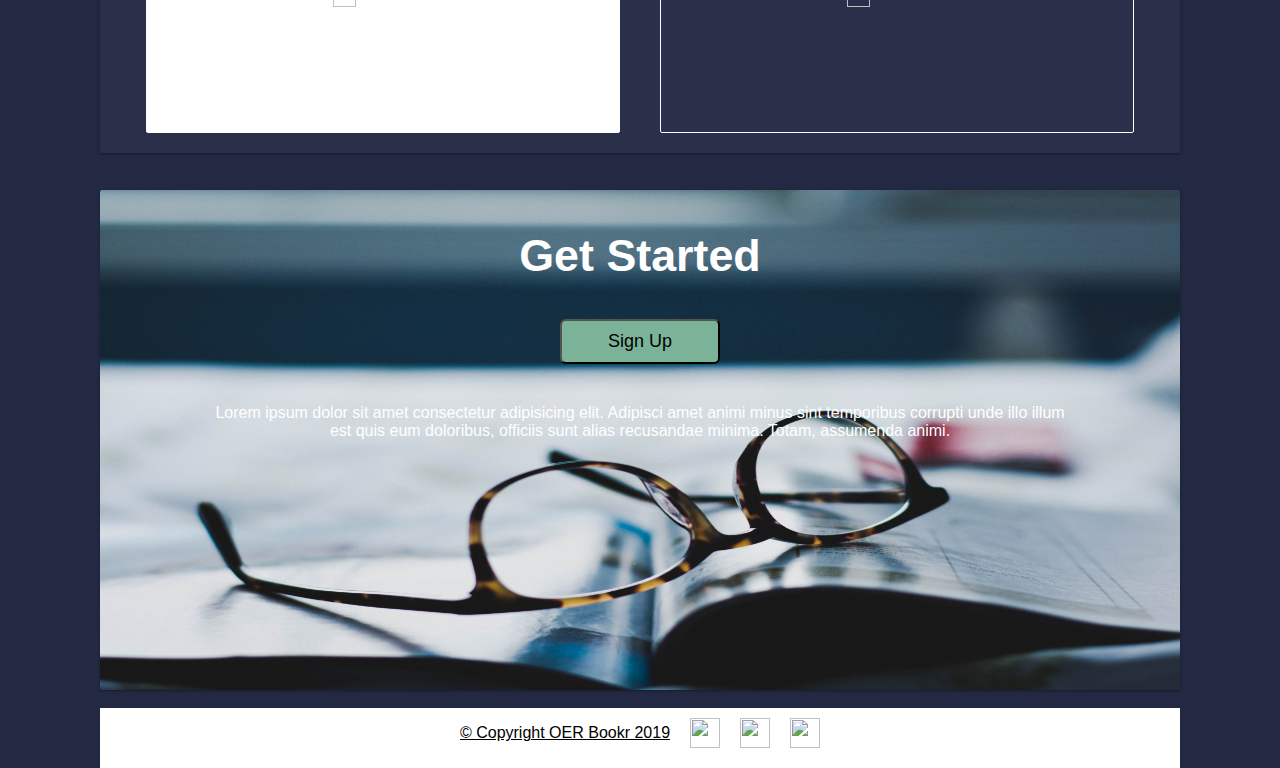
==== commit 9847dccd: "header button styled" ====
--- a/index.html
+++ b/index.html
@@ -29,7 +29,7 @@
          <a class="header-button" href="https://oer-bookr-site.netlify.com">Ready to Get Started? It's Free!</a>
 
         <h3>Open Education Resources for the Modern Age.</h3>
-        <p>Our Online Educational Research tool is the only item you will need for your personal tool-belt.<br> Whether you're a doctoral student honing in on your thesis or just need content from a reliable source.</p>
+        <p>Our Online Educational Research tool is the only item you will need for your professional tool-belt.<br> Whether you are a doctoral student honing in on your thesis or just need content from a reliable source.</p>
     </header>
 
     <br>
--- a/css/index.css
+++ b/css/index.css
@@ -95,13 +95,16 @@
 header h1 {
   text-align: center;
   width: 100%;
+  margin-bottom: 5px;
 }
 header .header-button {
-  height: 40px;
+  color: black;
+  height: 16px;
+  text-decoration: none;
   background-color: #7BB398;
-  margin: 0 auto;
-  width: 260px;
-  padding: 10px 16px;
+  margin: 0 auto 20px auto;
+  border: 1px solid #ffffff;
+  padding: 18px;
   text-align: center;
   border-radius: 6px;
 }
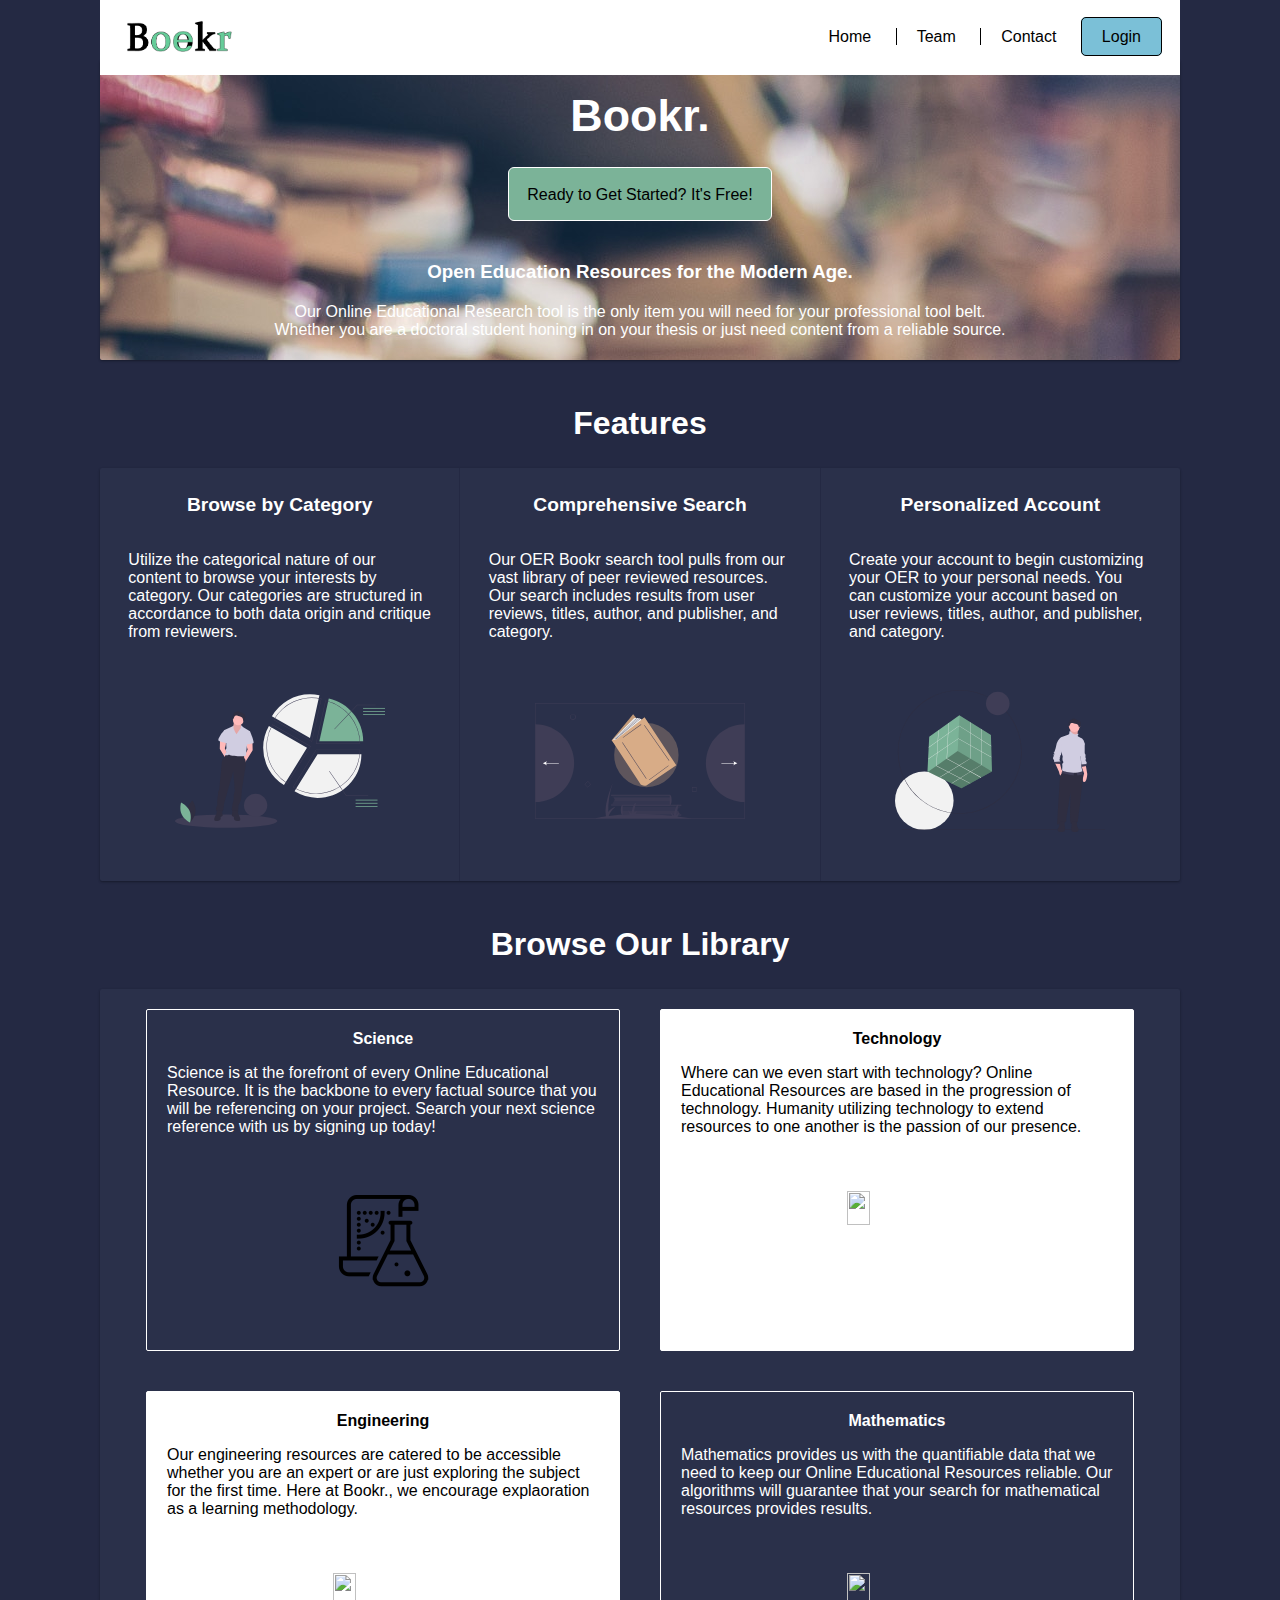
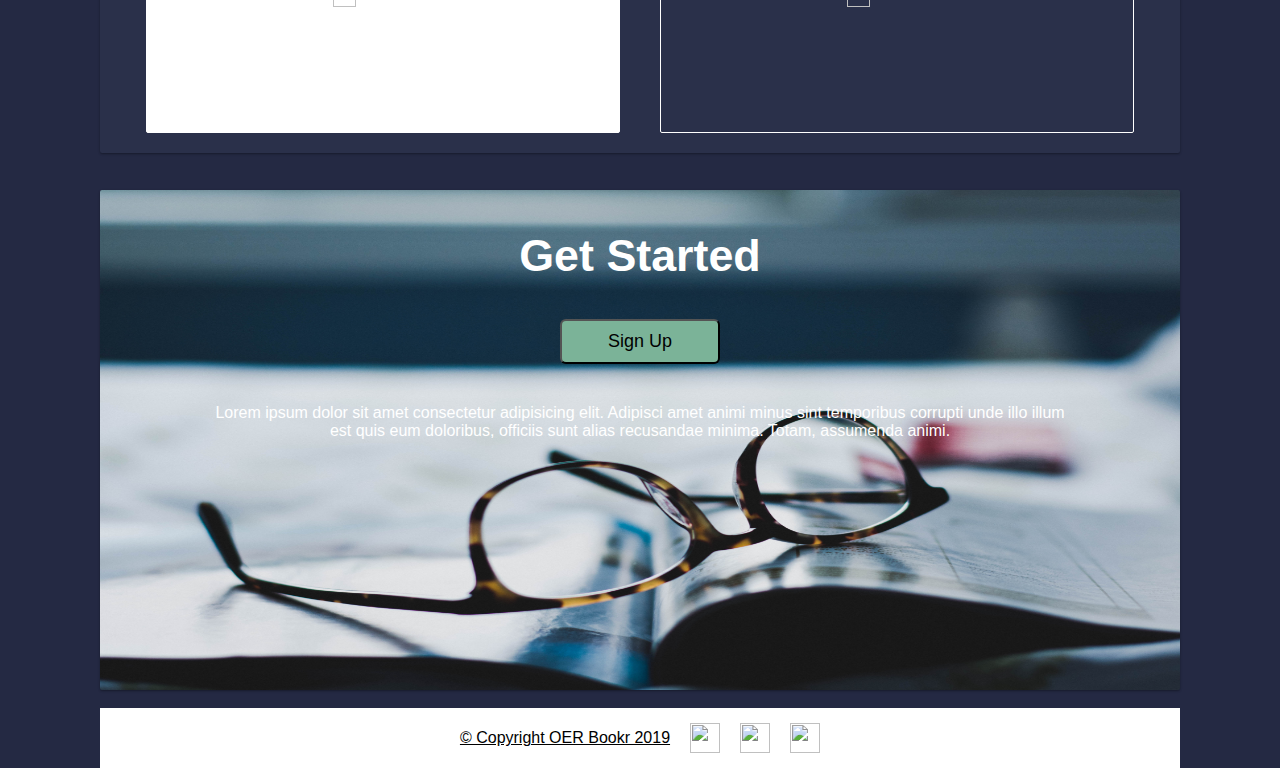
==== commit 91c47c00: "footer complete" ====
--- a/index.html
+++ b/index.html
@@ -16,9 +16,9 @@
         </div>
 
         <div class="nav-links">
-            <a href="#" id="nav-first-item">Library</a>
+            <a href="https://oer-bookr-ui.netlify.com" id="nav-first-item">Home</a>
             <a href="/about.html">Team</a>
-            <a href="#">Contact</a>
+            <a href="https://lambdaschool.com/">Contact</a>
             <a href="https://oer-bookr-site.netlify.com" id="nav-last-item">Login</a>
         </div>
     </nav>
@@ -29,7 +29,7 @@
          <a class="header-button" href="https://oer-bookr-site.netlify.com">Ready to Get Started? It's Free!</a>
 
         <h3>Open Education Resources for the Modern Age.</h3>
-        <p>Our Online Educational Research tool is the only item you will need for your professional tool-belt.<br> Whether you are a doctoral student honing in on your thesis or just need content from a reliable source.</p>
+        <p>Our Online Educational Research tool is the only item you will need for your professional tool belt.<br> Whether you are a doctoral student honing in on your thesis or just need content from a reliable source.</p>
     </header>
 
     <br>
@@ -104,9 +104,18 @@
 
     <footer>
         <p>© Copyright OER Bookr 2019</p>
-        <img src="https://img.icons8.com/metro/26/000000/facebook.png">
-        <img src="https://img.icons8.com/metro/26/000000/twitter.png">
-        <img src="https://img.icons8.com/metro/26/000000/google-plus.png">
+
+        <a href="https://www.facebook.com/LambdaSchoolOnline/">
+            <img src="https://img.icons8.com/metro/26/000000/facebook.png">
+        </a>
+
+        <a href="https://twitter.com/LambdaSchool">
+            <img src="https://img.icons8.com/metro/26/000000/twitter.png">
+        </a>
+
+        <a href="https://www.linkedin.com/school/lambdaschool/">
+            <img src="https://img.icons8.com/android/24/000000/linkedin.png">
+        </a>
     </footer>
 
 </body>
--- a/css/index.css
+++ b/css/index.css
@@ -14,17 +14,14 @@
   text-align: center;
 }
 nav .nav-logo img {
-  margin-left: 30px;
+  margin-left: 15%;
   padding-bottom: 12px;
   width: 120px;
 }
-nav .nav-logo img:hover {
-  cursor: pointer;
-}
 nav .nav-links {
   height: 40px;
   text-align: center;
-  margin-right: 30px;
+  margin-right: 18px;
   padding-top: 5px;
 }
 nav .nav-links a {
@@ -147,10 +144,14 @@
   display: flex;
   justify-content: center;
 }
+footer p {
+  padding-top: 5px;
+}
 footer img {
   height: 30px;
   width: 30px;
   margin: 10px 0 0 20px;
+  padding-top: 5px;
 }
 .landing-content {
   background-color: #2A304A;
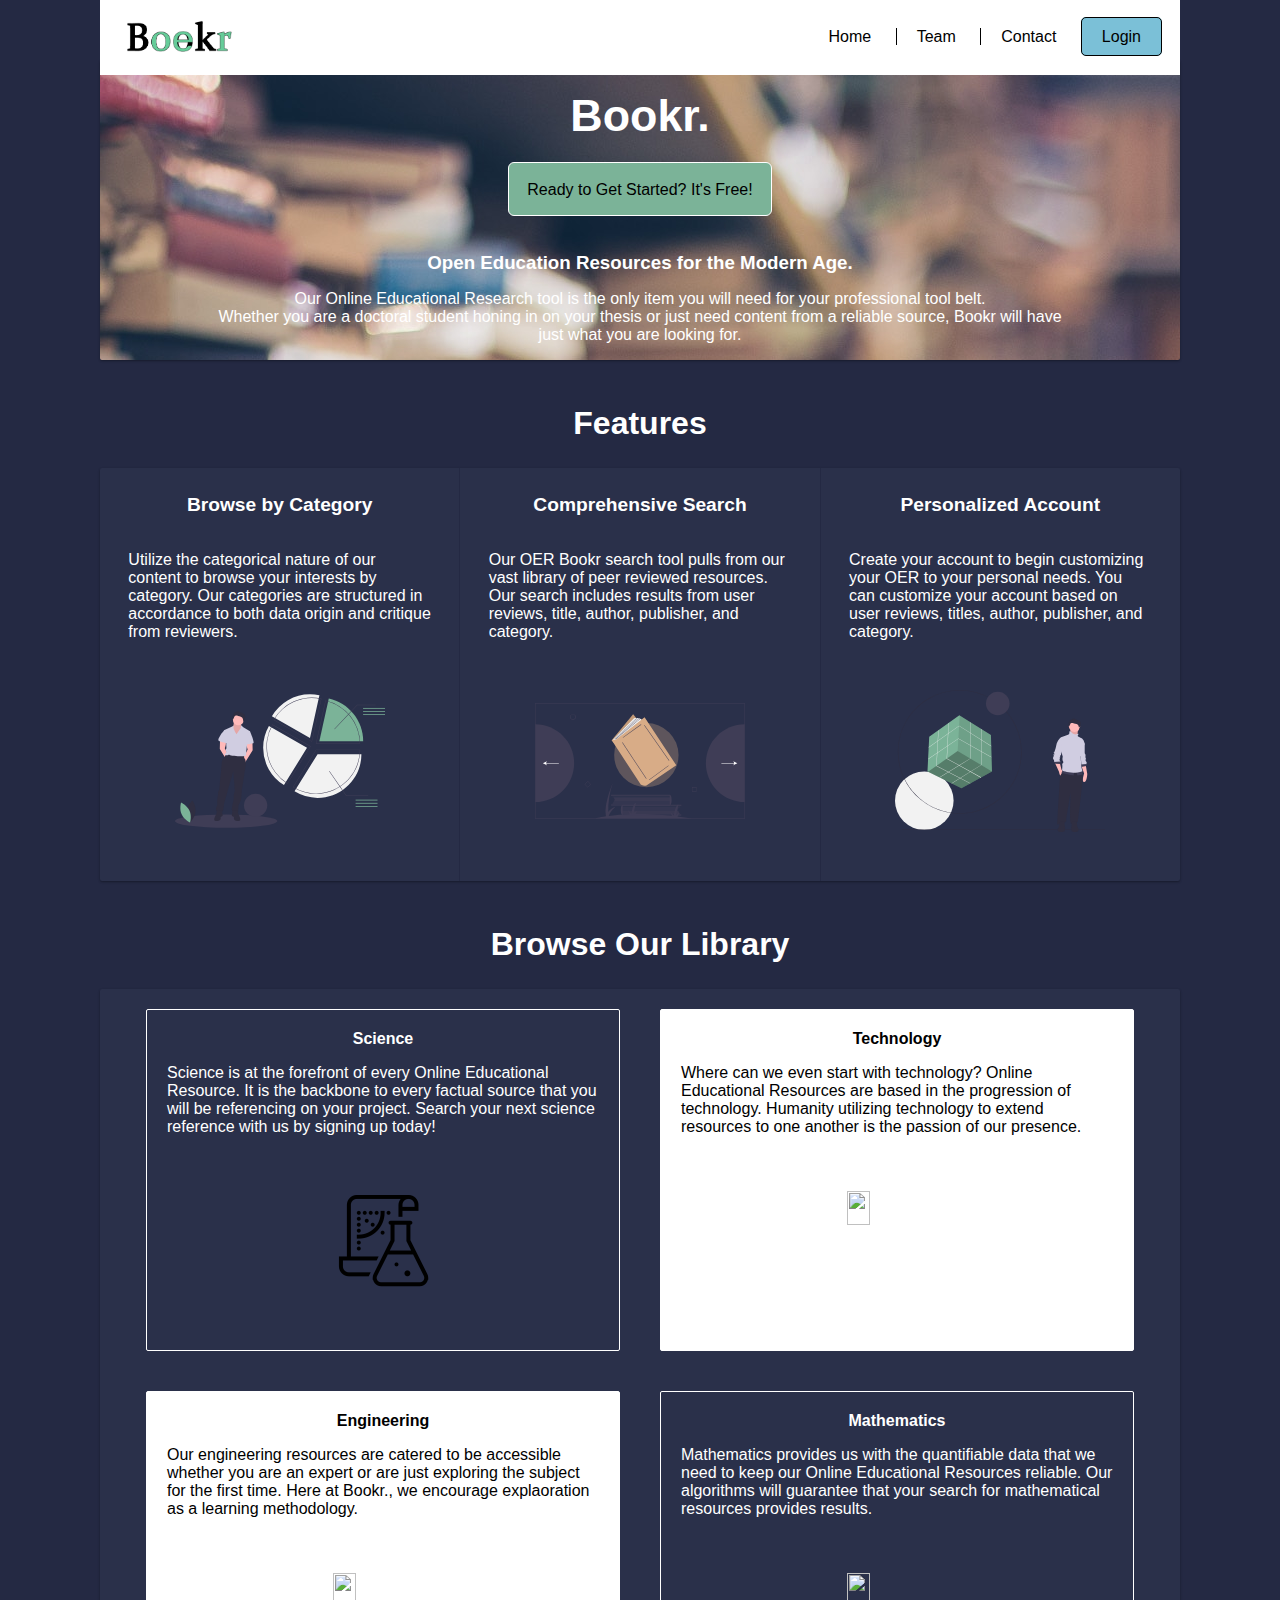
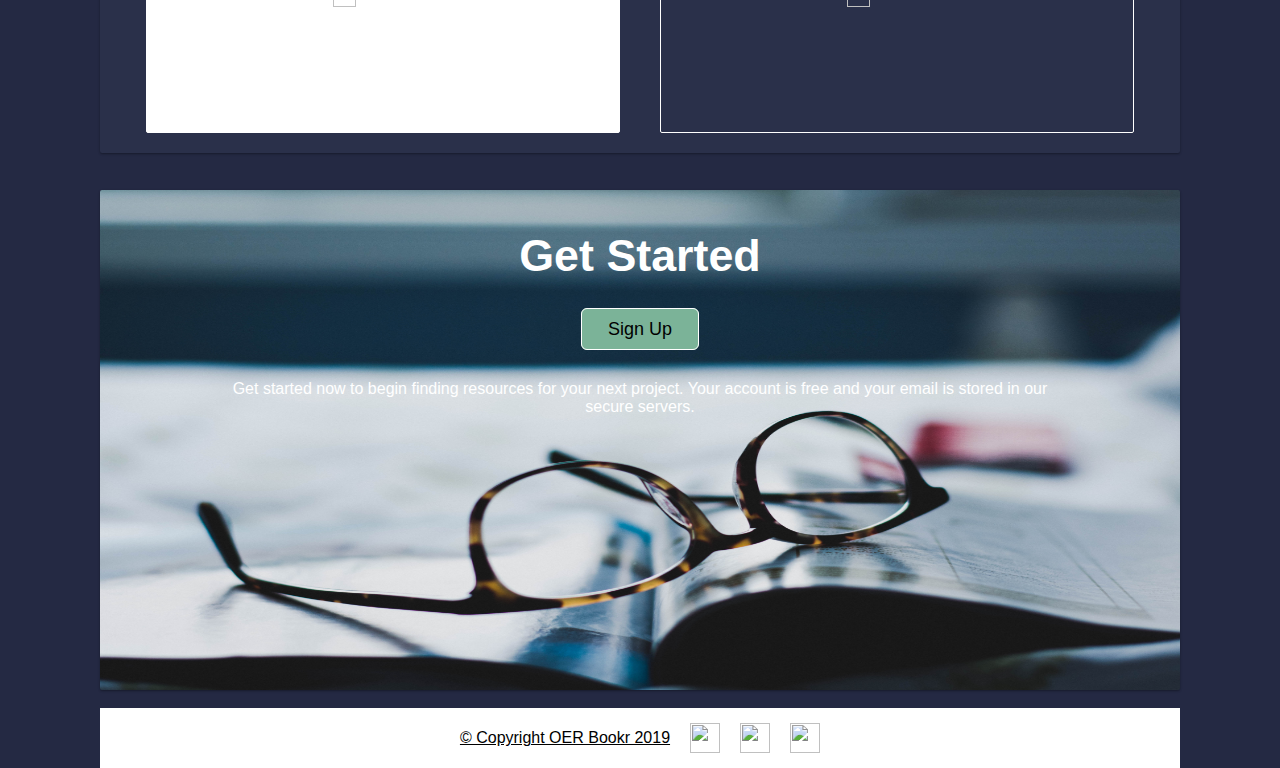
==== commit 545610dd: "code cleaned up" ====
--- a/index.html
+++ b/index.html
@@ -12,7 +12,7 @@
 <body>
     <nav>
         <div class="nav-logo">
-            <img src="img/option3 copy.PNG" alt="Nav Logo">
+            <img src="img/option3 copy.PNG" alt="Bookr Logo">
         </div>
 
         <div class="nav-links">
@@ -25,11 +25,9 @@
 
     <header class="card">
         <h1>Bookr.</h1>
-
          <a class="header-button" href="https://oer-bookr-site.netlify.com">Ready to Get Started? It's Free!</a>
-
         <h3>Open Education Resources for the Modern Age.</h3>
-        <p>Our Online Educational Research tool is the only item you will need for your professional tool belt.<br> Whether you are a doctoral student honing in on your thesis or just need content from a reliable source.</p>
+        <p>Our Online Educational Research tool is the only item you will need for your professional tool belt.<br> Whether you are a doctoral student honing in on your thesis or just need content from a reliable source, Bookr will have just what you are looking for.</p>
     </header>
 
     <br>
@@ -37,8 +35,6 @@
     <h2>Features</h2>
 
     <div class="features-content card">
-        <!-- <h2>Features</h2> -->
-
         <div class="features first-feature">
             <h4>Browse by Category</h4>
             <p>Utilize the categorical nature of our content to browse your interests by category. Our categories are structured in accordance to both data origin and critique from reviewers.</p>
@@ -47,25 +43,22 @@
 
         <div class="features second-feature">
             <h4>Comprehensive Search</h4>
-            <p>Our OER Bookr search tool pulls from our vast library of peer reviewed resources. Our search includes results from user reviews, titles, author, and publisher, and category.</p>
+            <p>Our OER Bookr search tool pulls from our vast library of peer reviewed resources. Our search includes results from user reviews, title, author, publisher, and category.</p>
             <img src="svg/orange_undraw_books_6rhq .svg">
         </div> 
 
         <div class="features third-feature">
             <h4>Personalized Account</h4>
-            <p>Create your account to begin customizing your OER to your personal needs. You can customize your account based on user reviews, titles, author, and publisher, and category.</p>
+            <p>Create your account to begin customizing your OER to your personal needs. You can customize your account based on user reviews, titles, author, publisher, and category.</p>
             <img src="svg/undraw_solution_mindset_34bi.svg">
         </div>
-
     </div>
 
     <br>
 
     <h2>Browse Our Library</h2>
 
-
     <div class="landing-content card">
-        <!-- <h2>Browse Our Library</h2> -->
 
         <div class="browse science">
             <h4>Science</h4>
@@ -89,15 +82,15 @@
             <h4>Mathematics</h4>
             <p>Mathematics provides us with the quantifiable data that we need to keep our Online Educational Resources reliable. Our algorithms will guarantee that your search for mathematical resources provides results.</p>
             <img src="https://img.icons8.com/ios/50/000000/trigonometry.png">
-        </div>  
+        </div>
     </div>
 
     <div class="cta card">
         <h2 id="cta-h2">Get Started</h2>
         <div class="button-div">
-            <button type="button" class="btn btn-lg">Sign Up</button>
+            <a href="https://oer-bookr-site.netlify.com" class="btn btn-lg">Sign Up</a>
         </div>
-        <p>Lorem ipsum dolor sit amet consectetur adipisicing elit. Adipisci amet animi minus sint temporibus corrupti unde illo illum est quis eum doloribus, officiis sunt alias recusandae minima. Totam, assumenda animi.</p>
+        <p>Get started now to begin finding resources for your next project. Your account is free and your email is stored in our secure servers. </p>
     </div>
 
     <br>
--- a/css/index.css
+++ b/css/index.css
@@ -224,9 +224,11 @@
   margin-bottom: 40px;
 }
 .cta .btn-lg {
-  width: 160px;
-  padding: 10px 16px;
+  padding: 10px 26px;
   font-size: 18px;
+  color: black;
+  text-decoration: none;
+  border: 1px solid #ffffff;
   border-radius: 6px;
   background-color: #7BB398;
 }
